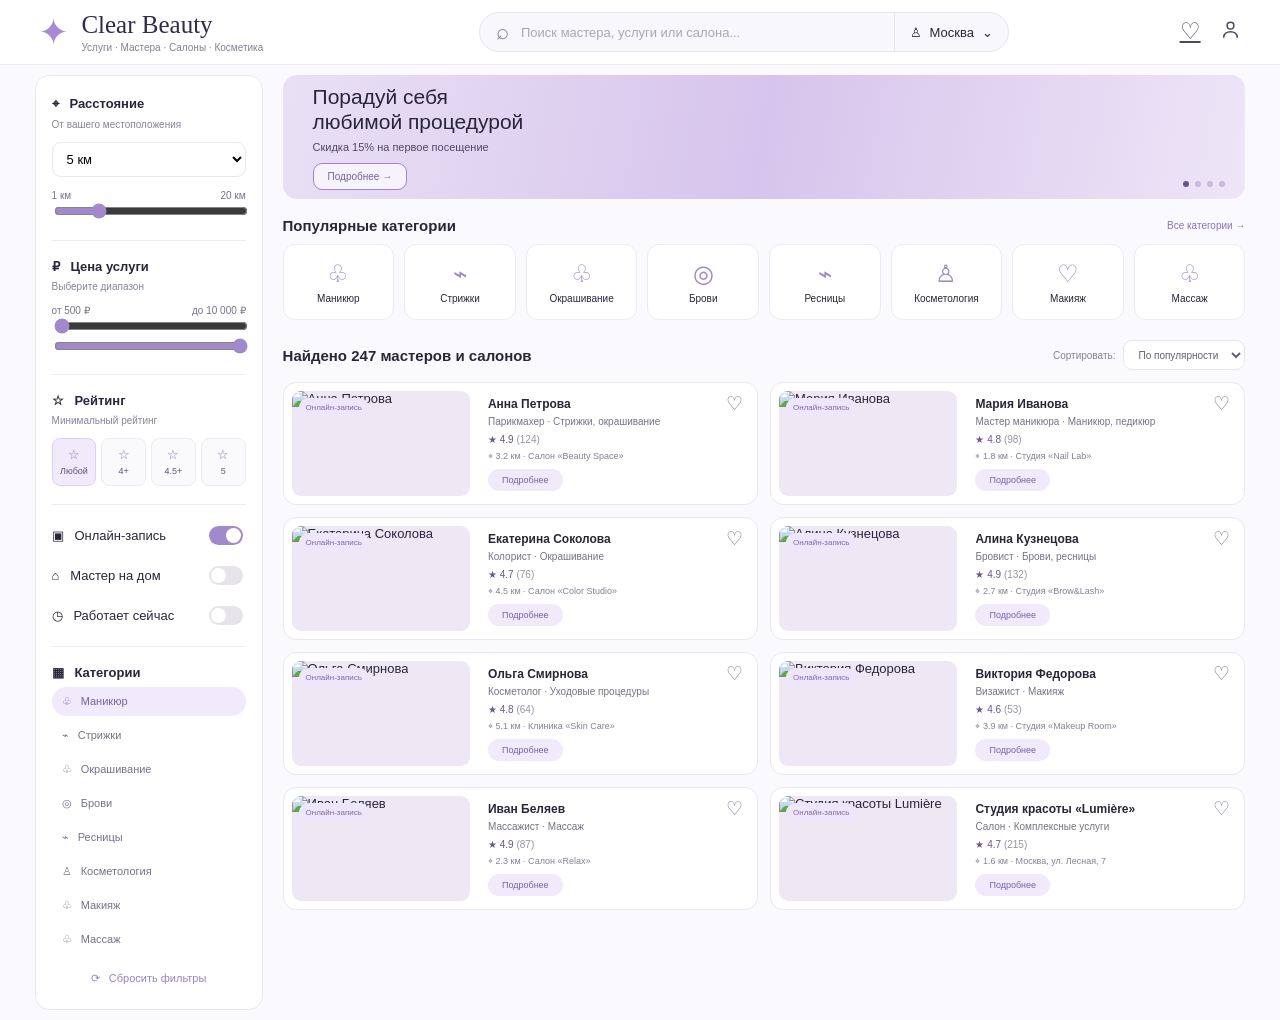
==== ClearBeautyAPI/wwwroot/frontend/index.html @ ede1f94a "фронтенд вношу изменения по фронденду, файл индекс и сиэсэс как без этого" ====
﻿
<!DOCTYPE html>
<html lang="ru">
<head>
    <meta charset="UTF-8">
    <meta name="viewport" content="width=device-width, initial-scale=1.0">
    <title>Clear Beauty — поиск мастеров</title>
    <link rel="stylesheet" href="css/style_beauty.css">
</head>
<body>

    <!-- ШАПКА -->
    <header class="header">
        <div class="logo">
            <div class="logo-star">✦</div>
            <div class="logo-text">
                <h1>Clear Beauty</h1>
                <p>Услуги · Мастера · Салоны · Косметика</p>
            </div>
        </div>

        <div class="header-search">
            <span class="search-icon">⌕</span>
            <input type="text" placeholder="Поиск мастера, услуги или салона...">
            <div class="location">
                <span>♙</span>
                Москва
                <span>⌄</span>
            </div>
        </div>

       
<div class="header-actions">
    <a href="favorites_beauty.html" class="icon-button" aria-label="Избранное" title="Избранное">
        ♡
    </a>

    <a href="profile_beauty.html" class="icon-button profile-icon" aria-label="Профиль" title="Профиль">
        <svg viewBox="0 0 24 24" width="23" height="23" fill="none"
             stroke="currentColor" stroke-width="1.6"
             stroke-linecap="round" stroke-linejoin="round">
            <circle cx="12" cy="8" r="3.5"></circle>
            <path d="M5 20c0-3.5 3.1-5.7 7-5.7s7 2.2 7 5.7"></path>
        </svg>
    </a>
</div>

    </header>

    <!-- ОСНОВНОЙ КОНТЕНТ -->
    <main class="layout">

        <!-- БОКОВЫЕ ФИЛЬТРЫ -->
        <aside class="filters">

            <div class="filter-block">
                <h3>⌖ &nbsp; Расстояние</h3>
                <p class="filter-description">От вашего местоположения</p>

                <select>
                    <option>5 км</option>
                    <option>1 км</option>
                    <option>3 км</option>
                    <option>10 км</option>
                    <option>20 км</option>
                </select>

                <div class="range-labels">
                    <span>1 км</span>
                    <span>20 км</span>
                </div>

                <input type="range" min="1" max="20" value="5">
            </div>

            <div class="filter-block">
                <h3>₽ &nbsp; Цена услуги</h3>
                <p class="filter-description">Выберите диапазон</p>

                <div class="range-labels">
                    <span>от 500 ₽</span>
                    <span>до 10 000 ₽</span>
                </div>

                <div class="double-range">
                    <input type="range" min="500" max="10000" value="500">
                    <input type="range" min="500" max="10000" value="10000">
                </div>
            </div>

            <div class="filter-block">
                <h3>☆ &nbsp; Рейтинг</h3>
                <p class="filter-description">Минимальный рейтинг</p>

                <div class="rating-filters">
                    <button class="rating-option selected">☆<br><small>Любой</small></button>
                    <button class="rating-option">☆<br><small>4+</small></button>
                    <button class="rating-option">☆<br><small>4.5+</small></button>
                    <button class="rating-option">☆<br><small>5</small></button>
                </div>
            </div>

            <div class="filter-block toggle-block">
                <div class="toggle-row">
                    <span>▣ &nbsp; Онлайн-запись</span>
                    <input type="checkbox" checked>
                </div>

                <div class="toggle-row">
                    <span>⌂ &nbsp; Мастер на дом</span>
                    <input type="checkbox">
                </div>

                <div class="toggle-row">
                    <span>◷ &nbsp; Работает сейчас</span>
                    <input type="checkbox">
                </div>
            </div>

            <div class="filter-block categories-filter">
                <h3>▦ &nbsp; Категории</h3>

                <div class="category-filter-list">
                    <button class="category-filter-item active">♧ &nbsp; Маникюр</button>
                    <button class="category-filter-item">⌁ &nbsp; Стрижки</button>
                    <button class="category-filter-item">♧ &nbsp; Окрашивание</button>
                    <button class="category-filter-item">◎ &nbsp; Брови</button>
                    <button class="category-filter-item">⌁ &nbsp; Ресницы</button>
                    <button class="category-filter-item">♙ &nbsp; Косметология</button>
                    <button class="category-filter-item">♧ &nbsp; Макияж</button>
                    <button class="category-filter-item">♧ &nbsp; Массаж</button>
                </div>
            </div>

            <button class="reset-filters">⟳ &nbsp; Сбросить фильтры</button>

        </aside>

        <!-- ПРАВАЯ ЧАСТЬ -->
        <div class="content">

            <!-- БАННЕР -->
            <section class="banner">
                <div class="banner-content">
                    <h2>Порадуй себя<br>любимой процедурой</h2>
                    <p>Скидка 15% на первое посещение</p>
                    <button class="banner-button">Подробнее →</button>
                </div>
                <div class="banner-image"></div>
                <div class="banner-dots">
                    <span class="active"></span>
                    <span></span>
                    <span></span>
                    <span></span>
                </div>
            </section>

            <!-- КАТЕГОРИИ -->
            <section class="popular-categories">
                <div class="section-heading">
                    <h2>Популярные категории</h2>
                    <a href="#">Все категории →</a>
                </div>

                <div class="category-grid">
                    <div class="category-card">
                        <div class="category-icon">♧</div>
                        <p>Маникюр</p>
                    </div>

                    <div class="category-card">
                        <div class="category-icon">⌁</div>
                        <p>Стрижки</p>
                    </div>

                    <div class="category-card">
                        <div class="category-icon">♧</div>
                        <p>Окрашивание</p>
                    </div>

                    <div class="category-card">
                        <div class="category-icon">◎</div>
                        <p>Брови</p>
                    </div>

                    <div class="category-card">
                        <div class="category-icon">⌁</div>
                        <p>Ресницы</p>
                    </div>

                    <div class="category-card">
                        <div class="category-icon">♙</div>
                        <p>Косметология</p>
                    </div>

                    <div class="category-card">
                        <div class="category-icon">♡</div>
                        <p>Макияж</p>
                    </div>

                    <div class="category-card">
                        <div class="category-icon">♧</div>
                        <p>Массаж</p>
                    </div>
                </div>
            </section>

            <!-- СПИСОК МАСТЕРОВ -->
            <section class="masters-section">

                <div class="masters-heading">
                    <h2>Найдено 247 мастеров и салонов</h2>

                    <div class="sorting">
                        <span>Сортировать:</span>
                        <select>
                            <option>По популярности</option>
                            <option>По рейтингу</option>
                            <option>По цене</option>
                            <option>По расстоянию</option>
                        </select>
                    </div>
                </div>

                <div class="masters-grid">

                    <!-- КАРТОЧКА 1 -->
                    <article class="master-card">
                        <div class="master-photo">
                            <img src="https://images.unsplash.com/photo-1534528741775-53994a69daeb?auto=format&fit=crop&w=500&q=80" alt="Анна Петрова">
                            <span class="online-badge">Онлайн-запись</span>
                        </div>

                        <div class="master-info">
                            <button class="favorite">♡</button>
                            <h3>Анна Петрова</h3>
                            <p class="master-specialty">Парикмахер · Стрижки, окрашивание</p>
                            <p class="master-rating">★ 4.9 <span>(124)</span></p>
                            <p class="master-location">⌖ 3.2 км · Салон «Beauty Space»</p>
                            <button class="details-button">Подробнее</button>
                        </div>
                    </article>

                    <!-- КАРТОЧКА 2 -->
                    <article class="master-card">
                        <div class="master-photo">
                            <img src="https://images.unsplash.com/photo-1517841905240-472988babdf9?auto=format&fit=crop&w=500&q=80" alt="Мария Иванова">
                            <span class="online-badge">Онлайн-запись</span>
                        </div>

                        <div class="master-info">
                            <button class="favorite">♡</button>
                            <h3>Мария Иванова</h3>
                            <p class="master-specialty">Мастер маникюра · Маникюр, педикюр</p>
                            <p class="master-rating">★ 4.8 <span>(98)</span></p>
                            <p class="master-location">⌖ 1.8 км · Студия «Nail Lab»</p>
                            <button class="details-button">Подробнее</button>
                        </div>
                    </article>

                    <!-- КАРТОЧКА 3 -->
                    <article class="master-card">
                        <div class="master-photo">
                            <img src="https://images.unsplash.com/photo-1524504388940-b1c1722653e1?auto=format&fit=crop&w=500&q=80" alt="Екатерина Соколова">
                            <span class="online-badge">Онлайн-запись</span>
                        </div>

                        <div class="master-info">
                            <button class="favorite">♡</button>
                            <h3>Екатерина Соколова</h3>
                            <p class="master-specialty">Колорист · Окрашивание</p>
                            <p class="master-rating">★ 4.7 <span>(76)</span></p>
                            <p class="master-location">⌖ 4.5 км · Салон «Color Studio»</p>
                            <button class="details-button">Подробнее</button>
                        </div>
                    </article>

                    <!-- КАРТОЧКА 4 -->
                    <article class="master-card">
                        <div class="master-photo">
                            <img src="https://images.unsplash.com/photo-1506794778202-cad84cf45f1d?auto=format&fit=crop&w=500&q=80" alt="Алина Кузнецова">
                            <span class="online-badge">Онлайн-запись</span>
                        </div>

                        <div class="master-info">
                            <button class="favorite">♡</button>
                            <h3>Алина Кузнецова</h3>
                            <p class="master-specialty">Бровист · Брови, ресницы</p>
                            <p class="master-rating">★ 4.9 <span>(132)</span></p>
                            <p class="master-location">⌖ 2.7 км · Студия «Brow&Lash»</p>
                            <button class="details-button">Подробнее</button>
                        </div>
                    </article>

                    <!-- КАРТОЧКА 5 -->
                    <article class="master-card">
                        <div class="master-photo">
                            <img src="https://images.unsplash.com/photo-1552699611-e2c4e0b2c3f0?auto=format&fit=crop&w=500&q=80" alt="Ольга Смирнова">
                            <span class="online-badge">Онлайн-запись</span>
                        </div>

                        <div class="master-info">
                            <button class="favorite">♡</button>
                            <h3>Ольга Смирнова</h3>
                            <p class="master-specialty">Косметолог · Уходовые процедуры</p>
                            <p class="master-rating">★ 4.8 <span>(64)</span></p>
                            <p class="master-location">⌖ 5.1 км · Клиника «Skin Care»</p>
                            <button class="details-button">Подробнее</button>
                        </div>
                    </article>

                    <!-- КАРТОЧКА 6 -->
                    <article class="master-card">
                        <div class="master-photo">
                            <img src="https://images.unsplash.com/photo-1529139574466-a303027c1d8b?auto=format&fit=crop&w=500&q=80" alt="Виктория Федорова">
                            <span class="online-badge">Онлайн-запись</span>
                        </div>

                        <div class="master-info">
                            <button class="favorite">♡</button>
                            <h3>Виктория Федорова</h3>
                            <p class="master-specialty">Визажист · Макияж</p>
                            <p class="master-rating">★ 4.6 <span>(53)</span></p>
                            <p class="master-location">⌖ 3.9 км · Студия «Makeup Room»</p>
                            <button class="details-button">Подробнее</button>
                        </div>
                    </article>

                    <!-- КАРТОЧКА 7 -->
                    <article class="master-card">
                        <div class="master-photo">
                            <img src="https://images.unsplash.com/photo-1519823551278-64ac92734fb1?auto=format&fit=crop&w=500&q=80" alt="Иван Беляев">
                            <span class="online-badge">Онлайн-запись</span>
                        </div>

                        <div class="master-info">
                            <button class="favorite">♡</button>
                            <h3>Иван Беляев</h3>
                            <p class="master-specialty">Массажист · Массаж</p>
                            <p class="master-rating">★ 4.9 <span>(87)</span></p>
                            <p class="master-location">⌖ 2.3 км · Салон «Relax»</p>
                            <button class="details-button">Подробнее</button>
                        </div>
                    </article>

                    <!-- КАРТОЧКА 8 -->
                    <article class="master-card">
                        <div class="master-photo salon-photo">
                            <img src="https://images.unsplash.com/photo-1600948836103-54d8a7d9b6f1?auto=format&fit=crop&w=500&q=80" alt="Студия красоты Lumière">
                            <span class="online-badge">Онлайн-запись</span>
                        </div>

                        <div class="master-info">
                            <button class="favorite">♡</button>
                            <h3>Студия красоты «Lumière»</h3>
                            <p class="master-specialty">Салон · Комплексные услуги</p>
                            <p class="master-rating">★ 4.7 <span>(215)</span></p>
                            <p class="master-location">⌖ 1.6 км · Москва, ул. Лесная, 7</p>
                            <button class="details-button">Подробнее</button>
                        </div>
                    </article>

                </div>
            </section>

        </div>
    </main>

</body>
</html>
---- ClearBeautyAPI/wwwroot/frontend/css/style_beauty.css ----
/* =========================
   ОСНОВНЫЕ НАСТРОЙКИ
========================= */

* {
    box-sizing: border-box;
}

body {
    margin: 0;
    font-family: Arial, Helvetica, sans-serif;
    background: #faf9fd;
    color: #29263a;
    font-size: 13px;
}

button,
input,
select {
    font: inherit;
}

button {
    cursor: pointer;
}

:root {
    --purple: #8970b8;
    --purple-dark: #71569f;
    --purple-light: #f0eafb;
    --border: #e9e6f0;
    --text: #29263a;
    --muted: #88849b;
    --white: #ffffff;
}


/* =========================
   ШАПКА
========================= */

.header {
    height: 65px;
    background: #ffffff;
    border-bottom: 1px solid #eeebf3;
    display: flex;
    align-items: center;
    justify-content: space-between;
    padding: 0 3%;
    gap: 30px;
}

.logo {
    display: flex;
    align-items: center;
    gap: 12px;
    min-width: 270px;
}

.logo-star {
    color: #a68ad6;
    font-size: 37px;
}

.logo-text h1 {
    font-family: Georgia, serif;
    font-size: 25px;
    font-weight: 400;
    margin: 0;
    color: #302b48;
}

.logo-text p {
    font-size: 10px;
    color: #858095;
    margin: 3px 0 0;
}

.header-search {
    display: flex;
    align-items: center;
    height: 40px;
    border: 1px solid #e8e5ef;
    background: #f8f7fb;
    border-radius: 30px;
    flex: 1;
    max-width: 530px;
    overflow: hidden;
}

.search-icon {
    padding-left: 16px;
    font-size: 22px;
    color: #827b9b;
}

.header-search input {
    flex: 1;
    width: 100px;
    border: none;
    outline: none;
    background: transparent;
    padding: 0 12px;
}

.header-search input::placeholder {
    color: #aaa6b7;
}

.location {
    display: flex;
    align-items: center;
    gap: 8px;
    border-left: 1px solid #e8e5ef;
    height: 100%;
    padding: 0 15px;
    white-space: nowrap;
}

.header-actions {
    display: flex;
    gap: 18px;
}

.icon-button {
    background: none;
    border: none;
    font-size: 23px;
    color: #4d4861;
}


/* =========================
   ОБЩАЯ СЕТКА
========================= */

.layout {
    display: grid;
    grid-template-columns: 228px minmax(0, 1fr);
    gap: 20px;
    max-width: 1600px;
    margin: 10px auto;
    padding: 0 2.7%;
}

.content {
    min-width: 0;
}


/* =========================
   ФИЛЬТРЫ
========================= */

.filters {
    background: #ffffff;
    border: 1px solid var(--border);
    border-radius: 14px;
    padding: 16px;
    align-self: start;
}

.filter-block {
    padding: 4px 0 18px;
    border-bottom: 1px solid #eeeaf3;
    margin-bottom: 14px;
}

.filter-block h3 {
    font-size: 13px;
    font-weight: 600;
    margin: 0 0 7px;
}

.filter-description {
    color: var(--muted);
    font-size: 10px;
    margin: 0 0 12px;
}

.filters select {
    width: 100%;
    height: 35px;
    border: 1px solid var(--border);
    background: #fff;
    border-radius: 9px;
    padding: 0 10px;
    outline: none;
}

.range-labels {
    display: flex;
    justify-content: space-between;
    color: #77738b;
    font-size: 10px;
    margin-top: 13px;
}

input[type="range"] {
    width: 100%;
    accent-color: #a18acb;
}

.double-range {
    display: flex;
    flex-direction: column;
    gap: 0;
}

.rating-filters {
    display: grid;
    grid-template-columns: repeat(4, 1fr);
    gap: 5px;
}

.rating-option {
    background: #faf9fc;
    border: 1px solid #eeeaf3;
    border-radius: 8px;
    padding: 8px 2px;
    color: #8274a8;
}

.rating-option.selected {
    background: #f0eafb;
    border-color: #ded2f3;
}

.rating-option small {
    font-size: 9px;
    color: #5f5877;
}

.toggle-block {
    display: flex;
    flex-direction: column;
    gap: 15px;
}

.toggle-row {
    display: flex;
    justify-content: space-between;
    align-items: center;
}

.toggle-row input {
    appearance: none;
    width: 34px;
    height: 19px;
    background: #e6e3eb;
    border-radius: 20px;
    position: relative;
    cursor: pointer;
    transition: 0.2s;
}

.toggle-row input::before {
    content: "";
    position: absolute;
    height: 15px;
    width: 15px;
    left: 2px;
    top: 2px;
    border-radius: 50%;
    background: white;
    transition: 0.2s;
}

.toggle-row input:checked {
    background: #a18acb;
}

.toggle-row input:checked::before {
    transform: translateX(15px);
}

.categories-filter {
    border-bottom: none;
    padding-bottom: 0;
    margin-bottom: 10px;
}

.category-filter-list {
    display: flex;
    flex-direction: column;
    gap: 5px;
}

.category-filter-item {
    border: none;
    background: transparent;
    text-align: left;
    padding: 8px 10px;
    border-radius: 20px;
    color: #77718b;
    font-size: 11px;
}

.category-filter-item:hover,
.category-filter-item.active {
    background: #f0eafb;
    color: #7861a6;
}

.reset-filters {
    display: block;
    width: 100%;
    background: none;
    border: none;
    color: #9584bd;
    font-size: 11px;
    padding: 8px;
}


/* =========================
   БАННЕР
========================= */

.banner {
    position: relative;
    height: 124px;
    overflow: hidden;
    border-radius: 14px;
    background: linear-gradient(100deg, #e9e0f5, #d7c4ec, #eee5f7);
    display: flex;
    align-items: center;
}

.banner-content {
    position: relative;
    z-index: 2;
    padding: 22px 30px;
}

.banner-content h2 {
    font-size: 21px;
    font-weight: 500;
    line-height: 1.2;
    margin: 0 0 7px;
}

.banner-content p {
    font-size: 11px;
    margin: 0 0 10px;
    color: #514765;
}

.banner-button {
    border: 1px solid #9e87c8;
    border-radius: 9px;
    background: #f7f3fc;
    color: #75619d;
    padding: 7px 14px;
    font-size: 10px;
}

.banner-image {
    position: absolute;
    right: 0;
    top: 0;
    width: 48%;
    height: 100%;
    background-image: url("https://images.unsplash.com/photo-1524504388940-b1c1722653e1?auto=format&fit=crop&w=900&q=80");
    background-size: cover;
    background-position: center 35%;
    mask-image: linear-gradient(to right, transparent, black 25%);
}

.banner-dots {
    position: absolute;
    right: 20px;
    bottom: 12px;
    display: flex;
    gap: 6px;
    z-index: 3;
}

.banner-dots span {
    width: 6px;
    height: 6px;
    border-radius: 50%;
    background: #c8b9dc;
}

.banner-dots span.active {
    background: #66548e;
}


/* =========================
   КАТЕГОРИИ
========================= */

.popular-categories {
    margin-top: 18px;
}

.section-heading {
    display: flex;
    justify-content: space-between;
    align-items: center;
    margin-bottom: 10px;
}

.section-heading h2 {
    font-size: 15px;
    margin: 0;
}

.section-heading a {
    text-decoration: none;
    color: #8876ae;
    font-size: 10px;
}

.category-grid {
    display: grid;
    grid-template-columns: repeat(8, minmax(0, 1fr));
    gap: 10px;
}

.category-card {
    background: #ffffff;
    border: 1px solid #eeeaf4;
    border-radius: 12px;
    min-height: 76px;
    display: flex;
    flex-direction: column;
    align-items: center;
    justify-content: center;
    gap: 5px;
    transition: 0.2s;
}

.category-card:hover {
    background: #f4effb;
    border-color: #d9c9ed;
    transform: translateY(-2px);
}

.category-icon {
    font-size: 24px;
    color: #9b86c7;
}

.category-card p {
    font-size: 10px;
    margin: 0;
}


/* =========================
   МАСТЕРА
========================= */

.masters-section {
    margin-top: 20px;
}

.masters-heading {
    display: flex;
    justify-content: space-between;
    align-items: center;
    gap: 15px;
    margin-bottom: 12px;
}

.masters-heading h2 {
    font-size: 15px;
    margin: 0;
}

.sorting {
    display: flex;
    align-items: center;
    gap: 8px;
    color: #858095;
    font-size: 10px;
}

.sorting select {
    width: auto;
    min-width: 120px;
    border: 1px solid #e9e5f0;
    background: #ffffff;
    border-radius: 9px;
    height: 30px;
    padding: 0 10px;
    color: #625d76;
}


/* СЕТКА КАРТОЧЕК */

.masters-grid {
    display: grid;
    grid-template-columns: repeat(2, minmax(0, 1fr));
    gap: 12px;
}


/* КАРТОЧКА */

.master-card {
    min-width: 0;
    display: flex;
    align-items: center;
    gap: 14px;
    background: #ffffff;
    border: 1px solid #eae7f0;
    border-radius: 13px;
    padding: 8px;
    min-height: 120px;
    transition: 0.2s;
}

.master-card:hover {
    border-color: #d6c6eb;
    box-shadow: 0 4px 15px rgba(119, 92, 158, 0.08);
}

.master-photo {
    position: relative;
    flex: 0 0 39%;
    height: 105px;
    overflow: hidden;
    border-radius: 9px;
    background: #eee8f5;
}

.master-photo img {
    width: 100%;
    height: 100%;
    object-fit: cover;
}

.online-badge {
    position: absolute;
    top: 7px;
    left: 7px;
    background: #eee6fb;
    color: #8067a9;
    padding: 5px 7px;
    border-radius: 15px;
    font-size: 8px;
    white-space: nowrap;
}

.master-info {
    position: relative;
    flex: 1;
    min-width: 0;
    padding: 4px 4px;
}

.master-info h3 {
    font-size: 12px;
    font-weight: 600;
    margin: 0 20px 5px 0;
}

.master-specialty {
    font-size: 10px;
    color: #777287;
    margin: 0 0 7px;
}

.master-rating {
    font-size: 10px;
    margin: 0 0 6px;
    color: #69578e;
}

.master-rating span {
    color: #9792a4;
}

.master-location {
    color: #858095;
    font-size: 9px;
    margin: 0 0 7px;
}

.favorite {
    position: absolute;
    top: 0;
    right: 0;
    border: none;
    background: none;
    color: #77718c;
    font-size: 19px;
    line-height: 1;
}

.details-button {
    border: none;
    background: #f0eafb;
    color: #7962a4;
    padding: 6px 14px;
    border-radius: 20px;
    font-size: 9px;
}

.details-button:hover {
    background: #e3d7f4;
}

.salon-photo img {
    object-position: center;
}


/* =========================
   АДАПТАЦИЯ
========================= */

@media (max-width: 1200px) {
    .layout {
        grid-template-columns: 210px minmax(0, 1fr);
        padding: 0 15px;
        gap: 15px;
    }

    .category-grid {
        grid-template-columns: repeat(4, 1fr);
    }

    .masters-grid {
        grid-template-columns: 1fr;
    }
}

@media (max-width: 800px) {
    .header {
        flex-wrap: wrap;
        height: auto;
        padding: 12px 15px;
        gap: 12px;
    }

    .logo {
        min-width: auto;
    }

    .header-search {
        order: 3;
        max-width: none;
        flex-basis: 100%;
    }

    .layout {
        grid-template-columns: 1fr;
    }

    .filters {
        display: none;
    }

    .banner {
        height: 150px;
    }

    .banner-content {
        padding: 15px;
    }

    .banner-content h2 {
        font-size: 18px;
    }

    .banner-image {
        width: 50%;
    }

    .category-grid {
        grid-template-columns: repeat(4, 1fr);
    }

    .masters-heading {
        flex-wrap: wrap;
    }
}

@media (max-width: 480px) {
    .masters-grid {
        grid-template-columns: 1fr;
    }

    .category-grid {
        grid-template-columns: repeat(2, 1fr);
    }

    .master-card {
        gap: 10px;
    }

    .master-photo {
        flex-basis: 38%;
    }

    .header-actions {
        gap: 5px;
    }

    .logo-text h1 {
        font-size: 21px;
    }

    .logo-text p {
        font-size: 8px;
    }

    .banner-image {
        opacity: 0.6;
    }
}
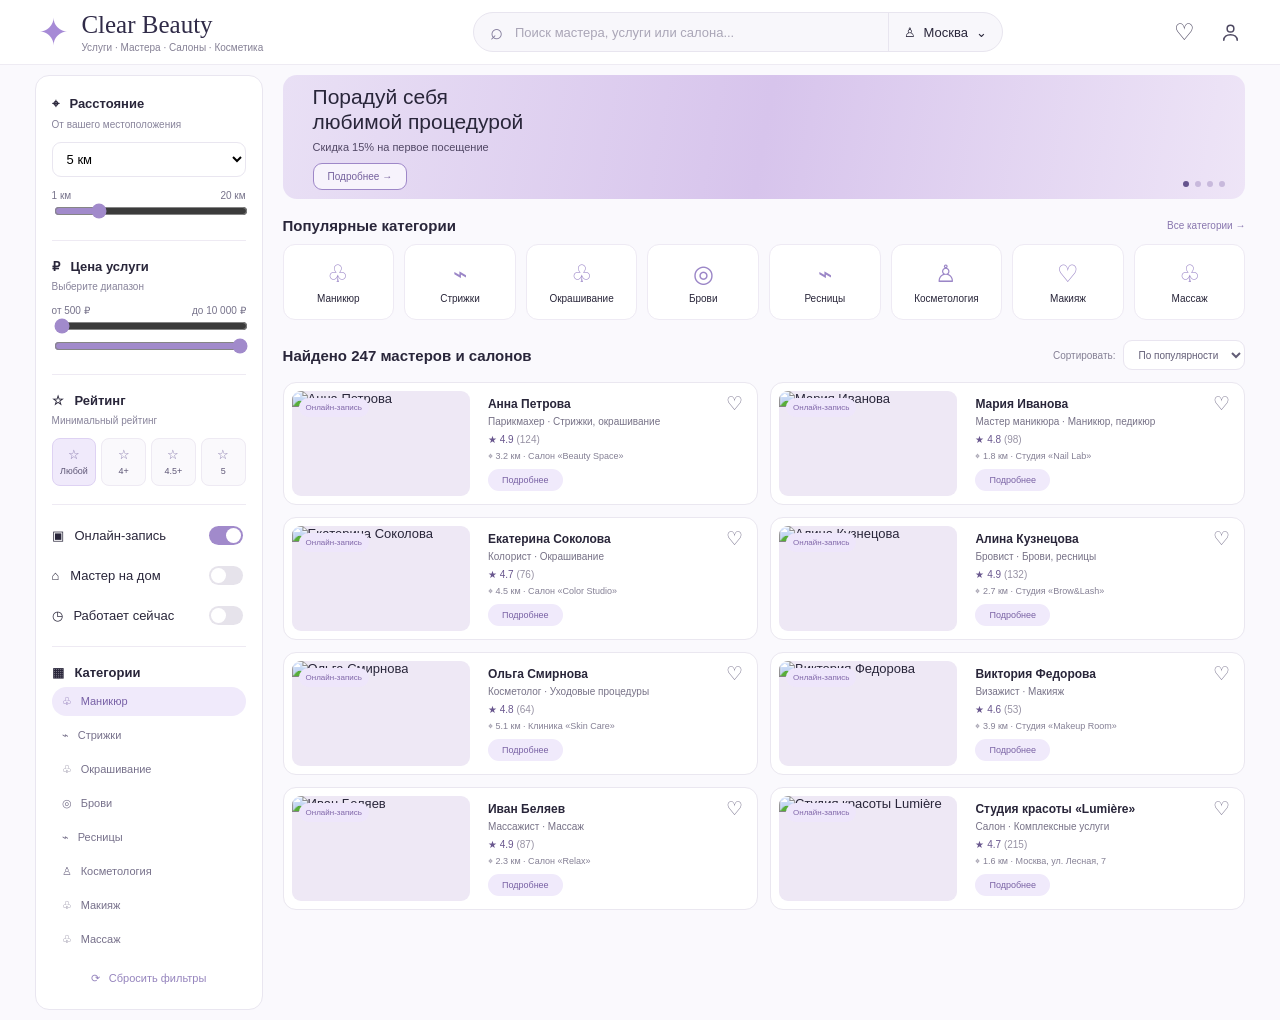
==== commit 1e53068f: "фронтенд вношу изменения по фронденду, файл индекс и сиэсэс как без этого" ====
--- a/ClearBeautyAPI/wwwroot/frontend/index.html
+++ b/ClearBeautyAPI/wwwroot/frontend/index.html
@@ -31,14 +31,26 @@
 
        
 <div class="header-actions">
-    <a href="favorites_beauty.html" class="icon-button" aria-label="Избранное" title="Избранное">
+    <!-- Избранное пока без перехода -->
+    <button class="icon-button" aria-label="Избранное" title="Избранное">
         ♡
-    </a>
-
-    <a href="profile_beauty.html" class="icon-button profile-icon" aria-label="Профиль" title="Профиль">
-        <svg viewBox="0 0 24 24" width="23" height="23" fill="none"
-             stroke="currentColor" stroke-width="1.6"
-             stroke-linecap="round" stroke-linejoin="round">
+    </button>
+
+    <!-- Переход в профиль -->
+    <a href="profile_beauty.html"
+       class="icon-button profile-icon"
+       aria-label="Профиль"
+       title="Профиль">
+
+        <svg viewBox="0 0 24 24"
+             width="23"
+             height="23"
+             fill="none"
+             stroke="currentColor"
+             stroke-width="1.6"
+             stroke-linecap="round"
+             stroke-linejoin="round">
+
             <circle cx="12" cy="8" r="3.5"></circle>
             <path d="M5 20c0-3.5 3.1-5.7 7-5.7s7 2.2 7 5.7"></path>
         </svg>
--- a/ClearBeautyAPI/wwwroot/frontend/css/style_beauty.css
+++ b/ClearBeautyAPI/wwwroot/frontend/css/style_beauty.css
@@ -716,3 +716,468 @@
         opacity: 0.6;
     }
 }
+
+/* ================================
+   СТРАНИЦА ЛИЧНОГО КАБИНЕТА
+================================ */
+
+.profile-logo {
+    text-decoration: none;
+    color: inherit;
+}
+
+.profile-icon {
+    display: flex;
+    align-items: center;
+    justify-content: center;
+    text-decoration: none;
+}
+
+.profile-icon:hover {
+    color: #9076bc;
+}
+
+.active-profile {
+    color: #9076bc;
+}
+
+
+/* Общая область профиля */
+
+.profile-page {
+    max-width: 1450px;
+    margin: 30px auto;
+    padding: 0 35px;
+}
+
+.profile-page-heading {
+    margin-bottom: 25px;
+}
+
+.profile-page-heading h2 {
+    font-size: 25px;
+    font-weight: 500;
+    margin: 0 0 8px;
+    color: #302b48;
+}
+
+.profile-page-heading p {
+    margin: 0;
+    color: #88849a;
+    font-size: 13px;
+}
+
+
+/* Расположение бокового меню и контента */
+
+.profile-layout {
+    display: grid;
+    grid-template-columns: 245px minmax(0, 1fr);
+    gap: 22px;
+    align-items: start;
+}
+
+
+/* БОКОВОЕ МЕНЮ */
+
+.profile-sidebar {
+    background: white;
+    border: 1px solid #eae6f0;
+    border-radius: 15px;
+    padding: 20px;
+}
+
+.profile-user-mini {
+    display: flex;
+    align-items: center;
+    gap: 12px;
+    padding-bottom: 20px;
+    border-bottom: 1px solid #eeeaf3;
+}
+
+.avatar {
+    width: 45px;
+    height: 45px;
+    border-radius: 50%;
+    background: #eee6f8;
+    display: flex;
+    align-items: center;
+    justify-content: center;
+    color: #876bb0;
+    font-size: 19px;
+}
+
+.profile-user-mini h3 {
+    margin: 0 0 5px;
+    font-size: 14px;
+}
+
+.profile-user-mini p {
+    margin: 0;
+    font-size: 10px;
+    color: #8e899e;
+}
+
+.profile-navigation {
+    display: flex;
+    flex-direction: column;
+    gap: 7px;
+    padding: 18px 0;
+}
+
+.profile-nav-item {
+    display: flex;
+    align-items: center;
+    gap: 11px;
+    padding: 12px;
+    border-radius: 10px;
+    text-decoration: none;
+    color: #6f6a82;
+    font-size: 12px;
+    transition: 0.2s;
+}
+
+.profile-nav-item span {
+    font-size: 17px;
+}
+
+.profile-nav-item:hover,
+.profile-nav-item.active {
+    background: #f0eafb;
+    color: #8167aa;
+}
+
+.back-to-site {
+    display: block;
+    border-top: 1px solid #eeeaf3;
+    padding-top: 17px;
+    text-decoration: none;
+    color: #8b78b3;
+    font-size: 11px;
+}
+
+
+/* ОСНОВНОЙ КОНТЕНТ */
+
+.profile-content {
+    display: flex;
+    flex-direction: column;
+    gap: 18px;
+    min-width: 0;
+}
+
+.profile-card {
+    background: white;
+    border: 1px solid #eae6f0;
+    border-radius: 15px;
+    padding: 22px;
+}
+
+.profile-card-heading {
+    display: flex;
+    justify-content: space-between;
+    align-items: center;
+    gap: 12px;
+    margin-bottom: 20px;
+}
+
+.profile-card-heading h3 {
+    margin: 0;
+    font-size: 15px;
+    font-weight: 600;
+}
+
+.edit-profile-button {
+    border: 1px solid #e2d8f0;
+    background: white;
+    color: #846ba9;
+    padding: 8px 15px;
+    border-radius: 9px;
+    font-size: 11px;
+}
+
+.edit-profile-button:hover {
+    background: #f3eefb;
+}
+
+
+/* ЛИЧНЫЕ ДАННЫЕ */
+
+.personal-info {
+    display: flex;
+    align-items: center;
+    gap: 17px;
+    margin-bottom: 23px;
+}
+
+.large-avatar {
+    width: 75px;
+    height: 75px;
+    border-radius: 50%;
+    background: linear-gradient(135deg, #e7dcf5, #cdb9e9);
+    display: flex;
+    align-items: center;
+    justify-content: center;
+    font-size: 29px;
+    color: #755c9b;
+}
+
+.personal-info-text h2 {
+    font-size: 20px;
+    font-weight: 500;
+    margin: 0 0 7px;
+}
+
+.personal-info-text p {
+    margin: 0;
+    font-size: 12px;
+    color: #89849a;
+}
+
+.profile-fields {
+    display: grid;
+    grid-template-columns: repeat(2, 1fr);
+    gap: 13px;
+}
+
+.profile-field {
+    display: flex;
+    flex-direction: column;
+    gap: 7px;
+    background: #faf9fc;
+    padding: 13px;
+    border-radius: 10px;
+}
+
+.profile-field span {
+    color: #908a9f;
+    font-size: 10px;
+}
+
+.profile-field strong {
+    font-size: 12px;
+    font-weight: 500;
+    color: #39344c;
+}
+
+
+/* ЗАПИСЬ */
+
+.appointment-card {
+    display: flex;
+    align-items: center;
+    gap: 17px;
+    border: 1px solid #eee8f5;
+    background: #faf9fd;
+    border-radius: 12px;
+    padding: 15px;
+}
+
+.appointment-date {
+    width: 65px;
+    min-width: 65px;
+    height: 72px;
+    background: #eee7f8;
+    border-radius: 12px;
+    display: flex;
+    flex-direction: column;
+    align-items: center;
+    justify-content: center;
+    color: #8066a8;
+}
+
+.appointment-date span {
+    font-size: 10px;
+}
+
+.appointment-date strong {
+    font-size: 27px;
+    font-weight: 500;
+}
+
+.appointment-info {
+    flex: 1;
+}
+
+.appointment-info h4 {
+    margin: 0 0 8px;
+    font-size: 13px;
+}
+
+.appointment-info p {
+    margin: 0 0 5px;
+    color: #817b91;
+    font-size: 11px;
+}
+
+.appointment-status {
+    display: inline-block;
+    margin-top: 6px;
+    background: #e9f4ea;
+    color: #6c9a74;
+    padding: 6px 9px;
+    border-radius: 15px;
+    font-size: 9px;
+}
+
+.appointment-more {
+    background: #eee8f8;
+    border: none;
+    color: #8066a8;
+    border-radius: 9px;
+    padding: 10px 13px;
+    font-size: 10px;
+}
+
+
+/* ИЗБРАННЫЕ МАСТЕРА */
+
+.favorites-preview {
+    display: grid;
+    grid-template-columns: repeat(2, minmax(0, 1fr));
+    gap: 12px;
+}
+
+.favorite-master {
+    display: flex;
+    align-items: center;
+    gap: 11px;
+    background: #faf9fc;
+    border: 1px solid #eeeaf3;
+    border-radius: 11px;
+    padding: 10px;
+    min-width: 0;
+}
+
+.favorite-master img {
+    width: 58px;
+    height: 58px;
+    border-radius: 9px;
+    object-fit: cover;
+}
+
+.favorite-master div {
+    flex: 1;
+    min-width: 0;
+}
+
+.favorite-master h4 {
+    margin: 0 0 5px;
+    font-size: 11px;
+}
+
+.favorite-master p {
+    margin: 0 0 5px;
+    color: #888399;
+    font-size: 10px;
+}
+
+.favorite-master span {
+    color: #856eac;
+    font-size: 10px;
+}
+
+.favorite-heart {
+    background: transparent;
+    border: none;
+    color: #a38bc9;
+    font-size: 17px;
+}
+
+
+/* НАСТРОЙКИ */
+
+.settings-list {
+    display: flex;
+    flex-direction: column;
+}
+
+.settings-list a {
+    display: flex;
+    justify-content: space-between;
+    padding: 15px 0;
+    text-decoration: none;
+    color: #625d75;
+    font-size: 12px;
+    border-bottom: 1px solid #f0edf4;
+}
+
+.settings-list a:last-child {
+    border-bottom: none;
+}
+
+.settings-list a:hover {
+    color: #9175ba;
+}
+
+.text-link {
+    color: #8872b0;
+    text-decoration: none;
+    font-size: 11px;
+}
+
+
+/* АДАПТИВ ПРОФИЛЯ */
+
+@media (max-width: 900px) {
+    .profile-layout {
+        grid-template-columns: 1fr;
+    }
+
+    .profile-sidebar {
+        padding: 12px;
+    }
+
+    .profile-navigation {
+        flex-direction: row;
+        flex-wrap: wrap;
+    }
+
+    .profile-nav-item {
+        flex: 1;
+        justify-content: center;
+    }
+
+    .back-to-site {
+        margin-top: 5px;
+    }
+
+    .favorites-preview {
+        grid-template-columns: 1fr;
+    }
+}
+
+@media (max-width: 600px) {
+    .profile-page {
+        padding: 0 15px;
+        margin-top: 20px;
+    }
+
+    .profile-fields {
+        grid-template-columns: 1fr;
+    }
+
+    .appointment-card {
+        flex-wrap: wrap;
+    }
+
+    .appointment-more {
+        width: 100%;
+    }
+
+    .profile-card {
+        padding: 15px;
+    }
+
+    .profile-page-heading h2 {
+        font-size: 21px;
+    }
+
+    .profile-navigation {
+        flex-direction: column;
+    }
+
+    .profile-nav-item {
+        justify-content: flex-start;
+    }
+}
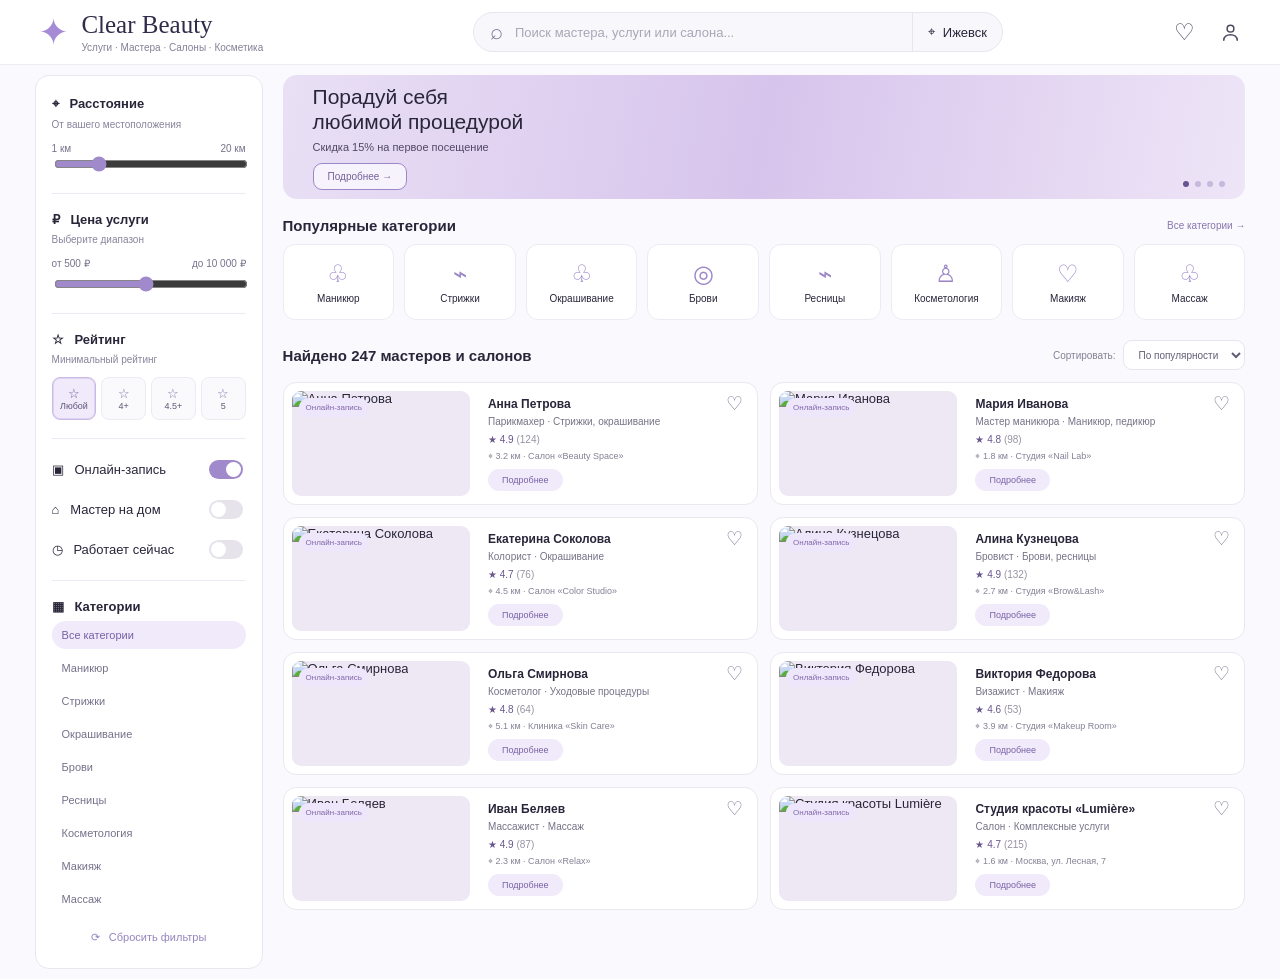
==== commit b95cbf07: "ну че хз че писать" ====
--- a/ClearBeautyAPI/wwwroot/frontend/index.html
+++ b/ClearBeautyAPI/wwwroot/frontend/index.html
@@ -1,382 +1,286 @@
 ﻿
 <!DOCTYPE html>
+
 <html lang="ru">
 <head>
-    <meta charset="UTF-8">
-    <meta name="viewport" content="width=device-width, initial-scale=1.0">
-    <title>Clear Beauty — поиск мастеров</title>
-    <link rel="stylesheet" href="css/style_beauty.css">
+<meta charset="utf-8"/>
+<meta content="width=device-width, initial-scale=1.0" name="viewport"/>
+<title>Clear Beauty — поиск мастеров</title>
+<link href="css/style_beauty.css" rel="stylesheet"/>
 </head>
 <body>
-
-    <!-- ШАПКА -->
-    <header class="header">
-        <div class="logo">
-            <div class="logo-star">✦</div>
-            <div class="logo-text">
-                <h1>Clear Beauty</h1>
-                <p>Услуги · Мастера · Салоны · Косметика</p>
-            </div>
-        </div>
-
-        <div class="header-search">
-            <span class="search-icon">⌕</span>
-            <input type="text" placeholder="Поиск мастера, услуги или салона...">
-            <div class="location">
-                <span>♙</span>
-                Москва
-                <span>⌄</span>
-            </div>
-        </div>
-
-       
+<!-- ШАПКА -->
+<header class="header">
+<div class="logo">
+<div class="logo-star">✦</div>
+<div class="logo-text">
+<h1>Clear Beauty</h1>
+<p>Услуги · Мастера · Салоны · Косметика</p>
+</div>
+</div>
+<div class="header-search">
+<span class="search-icon">⌕</span>
+<input placeholder="Поиск мастера, услуги или салона..." type="text"/>
+<div class="location"><span>⌖</span> Ижевск</div>
+</div>
 <div class="header-actions">
-    <!-- Избранное пока без перехода -->
-    <button class="icon-button" aria-label="Избранное" title="Избранное">
+<!-- Избранное пока без перехода -->
+<button aria-label="Избранное" class="icon-button" title="Избранное">
         ♡
     </button>
+<!-- Переход в профиль -->
+<a aria-label="Профиль" class="icon-button profile-icon" href="profile_beauty.html" title="Профиль">
+<svg fill="none" height="23" stroke="currentColor" stroke-linecap="round" stroke-linejoin="round" stroke-width="1.6" viewbox="0 0 24 24" width="23">
+<circle cx="12" cy="8" r="3.5"></circle>
+<path d="M5 20c0-3.5 3.1-5.7 7-5.7s7 2.2 7 5.7"></path>
+</svg>
+</a>
+</div>
+</header>
+<!-- ОСНОВНОЙ КОНТЕНТ -->
+<main class="layout">
+<!-- БОКОВЫЕ ФИЛЬТРЫ -->
+<aside class="filters">
+<div class="filter-block">
+<h3>⌖   Расстояние</h3>
+<p class="filter-description">От вашего местоположения</p>
 
-    <!-- Переход в профиль -->
-    <a href="profile_beauty.html"
-       class="icon-button profile-icon"
-       aria-label="Профиль"
-       title="Профиль">
-
-        <svg viewBox="0 0 24 24"
-             width="23"
-             height="23"
-             fill="none"
-             stroke="currentColor"
-             stroke-width="1.6"
-             stroke-linecap="round"
-             stroke-linejoin="round">
-
-            <circle cx="12" cy="8" r="3.5"></circle>
-            <path d="M5 20c0-3.5 3.1-5.7 7-5.7s7 2.2 7 5.7"></path>
-        </svg>
-    </a>
-</div>
-
-    </header>
-
-    <!-- ОСНОВНОЙ КОНТЕНТ -->
-    <main class="layout">
-
-        <!-- БОКОВЫЕ ФИЛЬТРЫ -->
-        <aside class="filters">
-
-            <div class="filter-block">
-                <h3>⌖ &nbsp; Расстояние</h3>
-                <p class="filter-description">От вашего местоположения</p>
-
-                <select>
-                    <option>5 км</option>
-                    <option>1 км</option>
-                    <option>3 км</option>
-                    <option>10 км</option>
-                    <option>20 км</option>
-                </select>
-
-                <div class="range-labels">
-                    <span>1 км</span>
-                    <span>20 км</span>
-                </div>
-
-                <input type="range" min="1" max="20" value="5">
-            </div>
-
-            <div class="filter-block">
-                <h3>₽ &nbsp; Цена услуги</h3>
-                <p class="filter-description">Выберите диапазон</p>
-
-                <div class="range-labels">
-                    <span>от 500 ₽</span>
-                    <span>до 10 000 ₽</span>
-                </div>
-
-                <div class="double-range">
-                    <input type="range" min="500" max="10000" value="500">
-                    <input type="range" min="500" max="10000" value="10000">
-                </div>
-            </div>
-
-            <div class="filter-block">
-                <h3>☆ &nbsp; Рейтинг</h3>
-                <p class="filter-description">Минимальный рейтинг</p>
-
-                <div class="rating-filters">
-                    <button class="rating-option selected">☆<br><small>Любой</small></button>
-                    <button class="rating-option">☆<br><small>4+</small></button>
-                    <button class="rating-option">☆<br><small>4.5+</small></button>
-                    <button class="rating-option">☆<br><small>5</small></button>
-                </div>
-            </div>
-
-            <div class="filter-block toggle-block">
-                <div class="toggle-row">
-                    <span>▣ &nbsp; Онлайн-запись</span>
-                    <input type="checkbox" checked>
-                </div>
-
-                <div class="toggle-row">
-                    <span>⌂ &nbsp; Мастер на дом</span>
-                    <input type="checkbox">
-                </div>
-
-                <div class="toggle-row">
-                    <span>◷ &nbsp; Работает сейчас</span>
-                    <input type="checkbox">
-                </div>
-            </div>
-
-            <div class="filter-block categories-filter">
-                <h3>▦ &nbsp; Категории</h3>
-
-                <div class="category-filter-list">
-                    <button class="category-filter-item active">♧ &nbsp; Маникюр</button>
-                    <button class="category-filter-item">⌁ &nbsp; Стрижки</button>
-                    <button class="category-filter-item">♧ &nbsp; Окрашивание</button>
-                    <button class="category-filter-item">◎ &nbsp; Брови</button>
-                    <button class="category-filter-item">⌁ &nbsp; Ресницы</button>
-                    <button class="category-filter-item">♙ &nbsp; Косметология</button>
-                    <button class="category-filter-item">♧ &nbsp; Макияж</button>
-                    <button class="category-filter-item">♧ &nbsp; Массаж</button>
-                </div>
-            </div>
-
-            <button class="reset-filters">⟳ &nbsp; Сбросить фильтры</button>
-
-        </aside>
-
-        <!-- ПРАВАЯ ЧАСТЬ -->
-        <div class="content">
-
-            <!-- БАННЕР -->
-            <section class="banner">
-                <div class="banner-content">
-                    <h2>Порадуй себя<br>любимой процедурой</h2>
-                    <p>Скидка 15% на первое посещение</p>
-                    <button class="banner-button">Подробнее →</button>
-                </div>
-                <div class="banner-image"></div>
-                <div class="banner-dots">
-                    <span class="active"></span>
-                    <span></span>
-                    <span></span>
-                    <span></span>
-                </div>
-            </section>
-
-            <!-- КАТЕГОРИИ -->
-            <section class="popular-categories">
-                <div class="section-heading">
-                    <h2>Популярные категории</h2>
-                    <a href="#">Все категории →</a>
-                </div>
-
-                <div class="category-grid">
-                    <div class="category-card">
-                        <div class="category-icon">♧</div>
-                        <p>Маникюр</p>
-                    </div>
-
-                    <div class="category-card">
-                        <div class="category-icon">⌁</div>
-                        <p>Стрижки</p>
-                    </div>
-
-                    <div class="category-card">
-                        <div class="category-icon">♧</div>
-                        <p>Окрашивание</p>
-                    </div>
-
-                    <div class="category-card">
-                        <div class="category-icon">◎</div>
-                        <p>Брови</p>
-                    </div>
-
-                    <div class="category-card">
-                        <div class="category-icon">⌁</div>
-                        <p>Ресницы</p>
-                    </div>
-
-                    <div class="category-card">
-                        <div class="category-icon">♙</div>
-                        <p>Косметология</p>
-                    </div>
-
-                    <div class="category-card">
-                        <div class="category-icon">♡</div>
-                        <p>Макияж</p>
-                    </div>
-
-                    <div class="category-card">
-                        <div class="category-icon">♧</div>
-                        <p>Массаж</p>
-                    </div>
-                </div>
-            </section>
-
-            <!-- СПИСОК МАСТЕРОВ -->
-            <section class="masters-section">
-
-                <div class="masters-heading">
-                    <h2>Найдено 247 мастеров и салонов</h2>
-
-                    <div class="sorting">
-                        <span>Сортировать:</span>
-                        <select>
-                            <option>По популярности</option>
-                            <option>По рейтингу</option>
-                            <option>По цене</option>
-                            <option>По расстоянию</option>
-                        </select>
-                    </div>
-                </div>
-
-                <div class="masters-grid">
-
-                    <!-- КАРТОЧКА 1 -->
-                    <article class="master-card">
-                        <div class="master-photo">
-                            <img src="https://images.unsplash.com/photo-1534528741775-53994a69daeb?auto=format&fit=crop&w=500&q=80" alt="Анна Петрова">
-                            <span class="online-badge">Онлайн-запись</span>
-                        </div>
-
-                        <div class="master-info">
-                            <button class="favorite">♡</button>
-                            <h3>Анна Петрова</h3>
-                            <p class="master-specialty">Парикмахер · Стрижки, окрашивание</p>
-                            <p class="master-rating">★ 4.9 <span>(124)</span></p>
-                            <p class="master-location">⌖ 3.2 км · Салон «Beauty Space»</p>
-                            <button class="details-button">Подробнее</button>
-                        </div>
-                    </article>
-
-                    <!-- КАРТОЧКА 2 -->
-                    <article class="master-card">
-                        <div class="master-photo">
-                            <img src="https://images.unsplash.com/photo-1517841905240-472988babdf9?auto=format&fit=crop&w=500&q=80" alt="Мария Иванова">
-                            <span class="online-badge">Онлайн-запись</span>
-                        </div>
-
-                        <div class="master-info">
-                            <button class="favorite">♡</button>
-                            <h3>Мария Иванова</h3>
-                            <p class="master-specialty">Мастер маникюра · Маникюр, педикюр</p>
-                            <p class="master-rating">★ 4.8 <span>(98)</span></p>
-                            <p class="master-location">⌖ 1.8 км · Студия «Nail Lab»</p>
-                            <button class="details-button">Подробнее</button>
-                        </div>
-                    </article>
-
-                    <!-- КАРТОЧКА 3 -->
-                    <article class="master-card">
-                        <div class="master-photo">
-                            <img src="https://images.unsplash.com/photo-1524504388940-b1c1722653e1?auto=format&fit=crop&w=500&q=80" alt="Екатерина Соколова">
-                            <span class="online-badge">Онлайн-запись</span>
-                        </div>
-
-                        <div class="master-info">
-                            <button class="favorite">♡</button>
-                            <h3>Екатерина Соколова</h3>
-                            <p class="master-specialty">Колорист · Окрашивание</p>
-                            <p class="master-rating">★ 4.7 <span>(76)</span></p>
-                            <p class="master-location">⌖ 4.5 км · Салон «Color Studio»</p>
-                            <button class="details-button">Подробнее</button>
-                        </div>
-                    </article>
-
-                    <!-- КАРТОЧКА 4 -->
-                    <article class="master-card">
-                        <div class="master-photo">
-                            <img src="https://images.unsplash.com/photo-1506794778202-cad84cf45f1d?auto=format&fit=crop&w=500&q=80" alt="Алина Кузнецова">
-                            <span class="online-badge">Онлайн-запись</span>
-                        </div>
-
-                        <div class="master-info">
-                            <button class="favorite">♡</button>
-                            <h3>Алина Кузнецова</h3>
-                            <p class="master-specialty">Бровист · Брови, ресницы</p>
-                            <p class="master-rating">★ 4.9 <span>(132)</span></p>
-                            <p class="master-location">⌖ 2.7 км · Студия «Brow&Lash»</p>
-                            <button class="details-button">Подробнее</button>
-                        </div>
-                    </article>
-
-                    <!-- КАРТОЧКА 5 -->
-                    <article class="master-card">
-                        <div class="master-photo">
-                            <img src="https://images.unsplash.com/photo-1552699611-e2c4e0b2c3f0?auto=format&fit=crop&w=500&q=80" alt="Ольга Смирнова">
-                            <span class="online-badge">Онлайн-запись</span>
-                        </div>
-
-                        <div class="master-info">
-                            <button class="favorite">♡</button>
-                            <h3>Ольга Смирнова</h3>
-                            <p class="master-specialty">Косметолог · Уходовые процедуры</p>
-                            <p class="master-rating">★ 4.8 <span>(64)</span></p>
-                            <p class="master-location">⌖ 5.1 км · Клиника «Skin Care»</p>
-                            <button class="details-button">Подробнее</button>
-                        </div>
-                    </article>
-
-                    <!-- КАРТОЧКА 6 -->
-                    <article class="master-card">
-                        <div class="master-photo">
-                            <img src="https://images.unsplash.com/photo-1529139574466-a303027c1d8b?auto=format&fit=crop&w=500&q=80" alt="Виктория Федорова">
-                            <span class="online-badge">Онлайн-запись</span>
-                        </div>
-
-                        <div class="master-info">
-                            <button class="favorite">♡</button>
-                            <h3>Виктория Федорова</h3>
-                            <p class="master-specialty">Визажист · Макияж</p>
-                            <p class="master-rating">★ 4.6 <span>(53)</span></p>
-                            <p class="master-location">⌖ 3.9 км · Студия «Makeup Room»</p>
-                            <button class="details-button">Подробнее</button>
-                        </div>
-                    </article>
-
-                    <!-- КАРТОЧКА 7 -->
-                    <article class="master-card">
-                        <div class="master-photo">
-                            <img src="https://images.unsplash.com/photo-1519823551278-64ac92734fb1?auto=format&fit=crop&w=500&q=80" alt="Иван Беляев">
-                            <span class="online-badge">Онлайн-запись</span>
-                        </div>
-
-                        <div class="master-info">
-                            <button class="favorite">♡</button>
-                            <h3>Иван Беляев</h3>
-                            <p class="master-specialty">Массажист · Массаж</p>
-                            <p class="master-rating">★ 4.9 <span>(87)</span></p>
-                            <p class="master-location">⌖ 2.3 км · Салон «Relax»</p>
-                            <button class="details-button">Подробнее</button>
-                        </div>
-                    </article>
-
-                    <!-- КАРТОЧКА 8 -->
-                    <article class="master-card">
-                        <div class="master-photo salon-photo">
-                            <img src="https://images.unsplash.com/photo-1600948836103-54d8a7d9b6f1?auto=format&fit=crop&w=500&q=80" alt="Студия красоты Lumière">
-                            <span class="online-badge">Онлайн-запись</span>
-                        </div>
-
-                        <div class="master-info">
-                            <button class="favorite">♡</button>
-                            <h3>Студия красоты «Lumière»</h3>
-                            <p class="master-specialty">Салон · Комплексные услуги</p>
-                            <p class="master-rating">★ 4.7 <span>(215)</span></p>
-                            <p class="master-location">⌖ 1.6 км · Москва, ул. Лесная, 7</p>
-                            <button class="details-button">Подробнее</button>
-                        </div>
-                    </article>
-
-                </div>
-            </section>
-
-        </div>
-    </main>
-
+<div class="range-labels">
+<span>1 км</span>
+<span>20 км</span>
+</div>
+<input max="20" min="1" type="range" value="5"/>
+</div>
+<div class="filter-block">
+<h3>₽   Цена услуги</h3>
+<p class="filter-description">Выберите диапазон</p>
+<div class="range-labels">
+<span>от 500 ₽</span>
+<span>до 10 000 ₽</span>
+</div>
+<input aria-label="Максимальная цена услуги" class="price-range" max="10000" min="500" type="range" value="5000"/>
+</div>
+<div class="filter-block">
+<h3>☆   Рейтинг</h3>
+<p class="filter-description">Минимальный рейтинг</p>
+<div class="rating-filters"><input checked="checked" class="css-filter-radio" id="ratingAny" name="rating-filter" type="radio"/><label class="rating-option" for="ratingAny">☆<br/><small>Любой</small></label><input class="css-filter-radio" id="rating4" name="rating-filter" type="radio"/><label class="rating-option" for="rating4">☆<br/><small>4+</small></label><input class="css-filter-radio" id="rating45" name="rating-filter" type="radio"/><label class="rating-option" for="rating45">☆<br/><small>4.5+</small></label><input class="css-filter-radio" id="rating5" name="rating-filter" type="radio"/><label class="rating-option" for="rating5">☆<br/><small>5</small></label></div>
+</div>
+<div class="filter-block toggle-block">
+<div class="toggle-row">
+<span>▣   Онлайн-запись</span>
+<input checked="" type="checkbox"/>
+</div>
+<div class="toggle-row">
+<span>⌂   Мастер на дом</span>
+<input type="checkbox"/>
+</div>
+<div class="toggle-row">
+<span>◷   Работает сейчас</span>
+<input type="checkbox"/>
+</div>
+</div>
+<div class="filter-block categories-filter">
+<h3>▦   Категории</h3>
+<div class="category-filter-list"><input checked="checked" class="css-filter-radio" id="catAny" name="category-filter" type="radio"/><label class="category-filter-item" for="catAny">Все категории</label><input class="css-filter-radio" id="catManicure" name="category-filter" type="radio"/><label class="category-filter-item" for="catManicure">Маникюр</label><input class="css-filter-radio" id="catHair" name="category-filter" type="radio"/><label class="category-filter-item" for="catHair">Стрижки</label><input class="css-filter-radio" id="catColor" name="category-filter" type="radio"/><label class="category-filter-item" for="catColor">Окрашивание</label><input class="css-filter-radio" id="catBrows" name="category-filter" type="radio"/><label class="category-filter-item" for="catBrows">Брови</label><input class="css-filter-radio" id="catLashes" name="category-filter" type="radio"/><label class="category-filter-item" for="catLashes">Ресницы</label><input class="css-filter-radio" id="catCosmetology" name="category-filter" type="radio"/><label class="category-filter-item" for="catCosmetology">Косметология</label><input class="css-filter-radio" id="catMakeup" name="category-filter" type="radio"/><label class="category-filter-item" for="catMakeup">Макияж</label><input class="css-filter-radio" id="catMassage" name="category-filter" type="radio"/><label class="category-filter-item" for="catMassage">Массаж</label></div>
+</div>
+<button class="reset-filters">⟳   Сбросить фильтры</button>
+</aside>
+<!-- ПРАВАЯ ЧАСТЬ -->
+<div class="content">
+<!-- БАННЕР -->
+<section class="banner">
+<div class="banner-content">
+<h2>Порадуй себя<br/>любимой процедурой</h2>
+<p>Скидка 15% на первое посещение</p>
+<button class="banner-button">Подробнее →</button>
+</div>
+<div class="banner-image"></div>
+<div class="banner-dots">
+<span class="active"></span>
+<span></span>
+<span></span>
+<span></span>
+</div>
+</section>
+<!-- КАТЕГОРИИ -->
+<section class="popular-categories">
+<div class="section-heading">
+<h2>Популярные категории</h2>
+<a href="#">Все категории →</a>
+</div>
+<div class="category-grid">
+<div class="category-card">
+<div class="category-icon">♧</div>
+<p>Маникюр</p>
+</div>
+<div class="category-card">
+<div class="category-icon">⌁</div>
+<p>Стрижки</p>
+</div>
+<div class="category-card">
+<div class="category-icon">♧</div>
+<p>Окрашивание</p>
+</div>
+<div class="category-card">
+<div class="category-icon">◎</div>
+<p>Брови</p>
+</div>
+<div class="category-card">
+<div class="category-icon">⌁</div>
+<p>Ресницы</p>
+</div>
+<div class="category-card">
+<div class="category-icon">♙</div>
+<p>Косметология</p>
+</div>
+<div class="category-card">
+<div class="category-icon">♡</div>
+<p>Макияж</p>
+</div>
+<div class="category-card">
+<div class="category-icon">♧</div>
+<p>Массаж</p>
+</div>
+</div>
+</section>
+<!-- СПИСОК МАСТЕРОВ -->
+<section class="masters-section">
+<div class="masters-heading">
+<h2>Найдено 247 мастеров и салонов</h2>
+<div class="sorting">
+<span>Сортировать:</span>
+<select>
+<option>По популярности</option>
+<option>По рейтингу</option>
+<option>По цене</option>
+<option>По расстоянию</option>
+</select>
+</div>
+</div>
+<div class="masters-grid">
+<!-- КАРТОЧКА 1 -->
+<article class="master-card" data-category="hair color" data-rating="4.9">
+<div class="master-photo">
+<img alt="Анна Петрова" src="https://images.unsplash.com/photo-1534528741775-53994a69daeb?auto=format&amp;fit=crop&amp;w=500&amp;q=80"/>
+<span class="online-badge">Онлайн-запись</span>
+</div>
+<div class="master-info">
+<button class="favorite">♡</button>
+<h3>Анна Петрова</h3>
+<p class="master-specialty">Парикмахер · Стрижки, окрашивание</p>
+<p class="master-rating">★ 4.9 <span>(124)</span></p>
+<p class="master-location">⌖ 3.2 км · Салон «Beauty Space»</p>
+<button class="details-button">Подробнее</button>
+</div>
+</article>
+<!-- КАРТОЧКА 2 -->
+<article class="master-card" data-category="manicure" data-rating="4.8">
+<div class="master-photo">
+<img alt="Мария Иванова" src="https://images.unsplash.com/photo-1517841905240-472988babdf9?auto=format&amp;fit=crop&amp;w=500&amp;q=80"/>
+<span class="online-badge">Онлайн-запись</span>
+</div>
+<div class="master-info">
+<button class="favorite">♡</button>
+<h3>Мария Иванова</h3>
+<p class="master-specialty">Мастер маникюра · Маникюр, педикюр</p>
+<p class="master-rating">★ 4.8 <span>(98)</span></p>
+<p class="master-location">⌖ 1.8 км · Студия «Nail Lab»</p>
+<button class="details-button">Подробнее</button>
+</div>
+</article>
+<!-- КАРТОЧКА 3 -->
+<article class="master-card" data-category="color" data-rating="4.7">
+<div class="master-photo">
+<img alt="Екатерина Соколова" src="https://images.unsplash.com/photo-1524504388940-b1c1722653e1?auto=format&amp;fit=crop&amp;w=500&amp;q=80"/>
+<span class="online-badge">Онлайн-запись</span>
+</div>
+<div class="master-info">
+<button class="favorite">♡</button>
+<h3>Екатерина Соколова</h3>
+<p class="master-specialty">Колорист · Окрашивание</p>
+<p class="master-rating">★ 4.7 <span>(76)</span></p>
+<p class="master-location">⌖ 4.5 км · Салон «Color Studio»</p>
+<button class="details-button">Подробнее</button>
+</div>
+</article>
+<!-- КАРТОЧКА 4 -->
+<article class="master-card" data-category="brows lashes" data-rating="4.9">
+<div class="master-photo">
+<img alt="Алина Кузнецова" src="https://images.unsplash.com/photo-1506794778202-cad84cf45f1d?auto=format&amp;fit=crop&amp;w=500&amp;q=80"/>
+<span class="online-badge">Онлайн-запись</span>
+</div>
+<div class="master-info">
+<button class="favorite">♡</button>
+<h3>Алина Кузнецова</h3>
+<p class="master-specialty">Бровист · Брови, ресницы</p>
+<p class="master-rating">★ 4.9 <span>(132)</span></p>
+<p class="master-location">⌖ 2.7 км · Студия «Brow&amp;Lash»</p>
+<button class="details-button">Подробнее</button>
+</div>
+</article>
+<!-- КАРТОЧКА 5 -->
+<article class="master-card" data-category="cosmetology" data-rating="4.8">
+<div class="master-photo">
+<img alt="Ольга Смирнова" src="https://images.unsplash.com/photo-1552699611-e2c4e0b2c3f0?auto=format&amp;fit=crop&amp;w=500&amp;q=80"/>
+<span class="online-badge">Онлайн-запись</span>
+</div>
+<div class="master-info">
+<button class="favorite">♡</button>
+<h3>Ольга Смирнова</h3>
+<p class="master-specialty">Косметолог · Уходовые процедуры</p>
+<p class="master-rating">★ 4.8 <span>(64)</span></p>
+<p class="master-location">⌖ 5.1 км · Клиника «Skin Care»</p>
+<button class="details-button">Подробнее</button>
+</div>
+</article>
+<!-- КАРТОЧКА 6 -->
+<article class="master-card" data-category="makeup" data-rating="4.6">
+<div class="master-photo">
+<img alt="Виктория Федорова" src="https://images.unsplash.com/photo-1529139574466-a303027c1d8b?auto=format&amp;fit=crop&amp;w=500&amp;q=80"/>
+<span class="online-badge">Онлайн-запись</span>
+</div>
+<div class="master-info">
+<button class="favorite">♡</button>
+<h3>Виктория Федорова</h3>
+<p class="master-specialty">Визажист · Макияж</p>
+<p class="master-rating">★ 4.6 <span>(53)</span></p>
+<p class="master-location">⌖ 3.9 км · Студия «Makeup Room»</p>
+<button class="details-button">Подробнее</button>
+</div>
+</article>
+<!-- КАРТОЧКА 7 -->
+<article class="master-card" data-category="massage" data-rating="4.9">
+<div class="master-photo">
+<img alt="Иван Беляев" src="https://images.unsplash.com/photo-1519823551278-64ac92734fb1?auto=format&amp;fit=crop&amp;w=500&amp;q=80"/>
+<span class="online-badge">Онлайн-запись</span>
+</div>
+<div class="master-info">
+<button class="favorite">♡</button>
+<h3>Иван Беляев</h3>
+<p class="master-specialty">Массажист · Массаж</p>
+<p class="master-rating">★ 4.9 <span>(87)</span></p>
+<p class="master-location">⌖ 2.3 км · Салон «Relax»</p>
+<button class="details-button">Подробнее</button>
+</div>
+</article>
+<!-- КАРТОЧКА 8 -->
+<article class="master-card" data-category="all" data-rating="4.7">
+<div class="master-photo salon-photo">
+<img alt="Студия красоты Lumière" src="https://images.unsplash.com/photo-1600948836103-54d8a7d9b6f1?auto=format&amp;fit=crop&amp;w=500&amp;q=80"/>
+<span class="online-badge">Онлайн-запись</span>
+</div>
+<div class="master-info">
+<button class="favorite">♡</button>
+<h3>Студия красоты «Lumière»</h3>
+<p class="master-specialty">Салон · Комплексные услуги</p>
+<p class="master-rating">★ 4.7 <span>(215)</span></p>
+<p class="master-location">⌖ 1.6 км · Москва, ул. Лесная, 7</p>
+<button class="details-button">Подробнее</button>
+</div>
+</article>
+</div>
+</section>
+</div>
+</main>
 </body>
 </html>
--- a/ClearBeautyAPI/wwwroot/frontend/css/style_beauty.css
+++ b/ClearBeautyAPI/wwwroot/frontend/css/style_beauty.css
@@ -1181,3 +1181,23 @@
         justify-content: flex-start;
     }
 }
+
+/* ================= CSS-ФИЛЬТРАЦИЯ: рейтинги и категории без JavaScript ================= */
+.css-filter-radio { position:absolute; opacity:0; width:1px; height:1px; overflow:hidden; }
+.rating-filters .rating-option { display:flex; flex-direction:column; align-items:center; justify-content:center; cursor:pointer; text-align:center; }
+.rating-filters input:checked + label { background:#f0eafb; border-color:#cbb9e6; color:#71569f; box-shadow:0 0 0 1px #ded2f3 inset; }
+.category-filter-list input:checked + label { background:#f0eafb; color:#7861a6; }
+.category-filter-item { display:block; cursor:pointer; }
+.price-range { width:100%; accent-color:#a18acb; margin-top:7px; }
+/* rating hiding: selected threshold hides cards below it */
+.layout:has(#rating4:checked) .master-card:not([data-rating^="4"]):not([data-rating^="5"]),
+.layout:has(#rating5:checked) .master-card:not([data-rating="5.0"]) { display:none; }
+/* category filters */
+.layout:has(#catManicure:checked) .master-card:not([data-category~="manicure"]),
+.layout:has(#catHair:checked) .master-card:not([data-category~="hair"]),
+.layout:has(#catColor:checked) .master-card:not([data-category~="color"]),
+.layout:has(#catBrows:checked) .master-card:not([data-category~="brows"]),
+.layout:has(#catLashes:checked) .master-card:not([data-category~="lashes"]),
+.layout:has(#catCosmetology:checked) .master-card:not([data-category~="cosmetology"]),
+.layout:has(#catMakeup:checked) .master-card:not([data-category~="makeup"]),
+.layout:has(#catMassage:checked) .master-card:not([data-category~="massage"]) { display:none; }
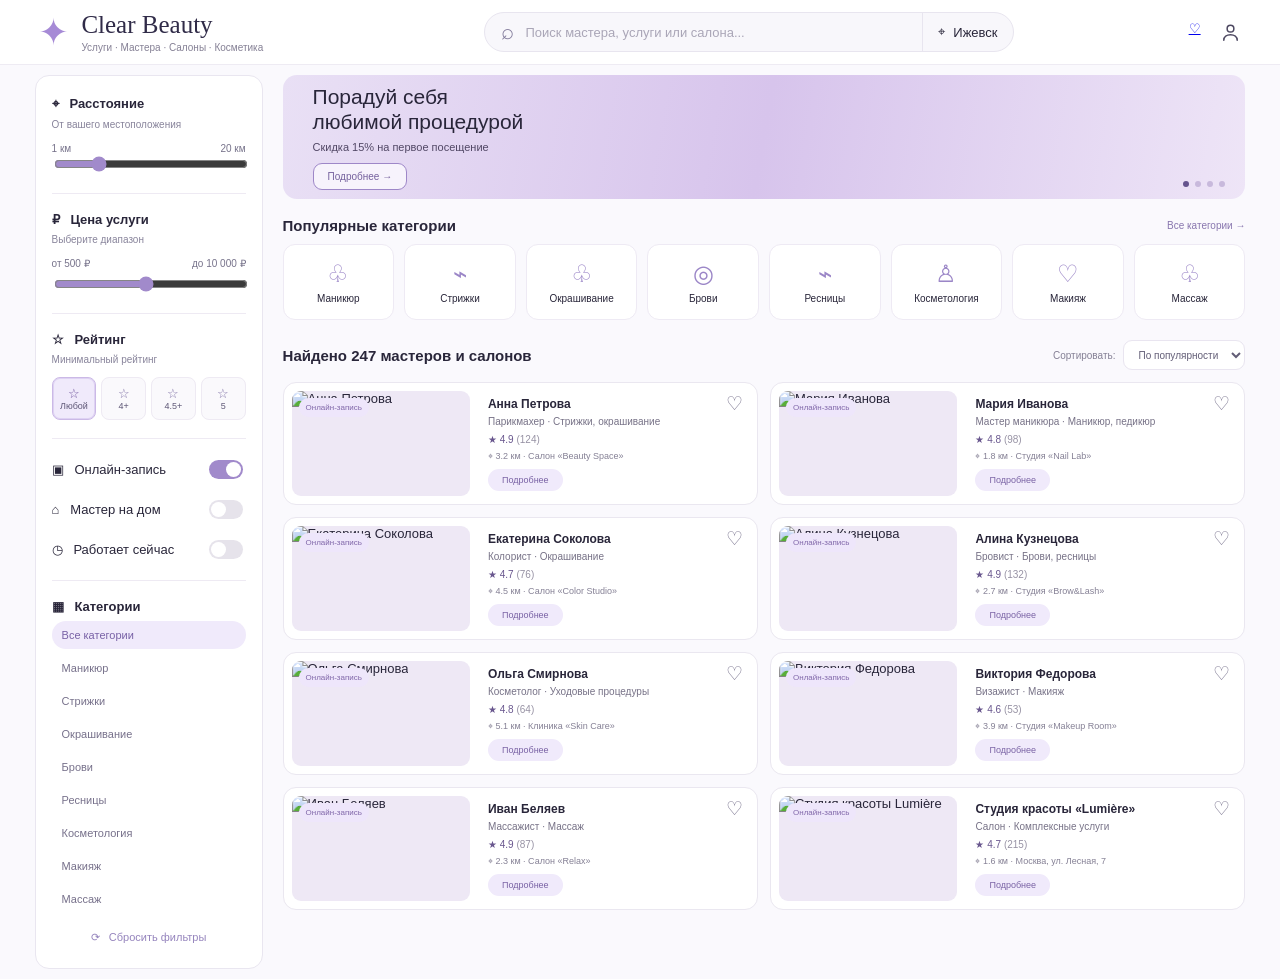
==== commit 56462db8: "изменение" ====
--- a/ClearBeautyAPI/wwwroot/frontend/index.html
+++ b/ClearBeautyAPI/wwwroot/frontend/index.html
@@ -25,9 +25,9 @@
 </div>
 <div class="header-actions">
 <!-- Избранное пока без перехода -->
-<button aria-label="Избранное" class="icon-button" title="Избранное">
-        ♡
-    </button>
+<a href="favorites_beauty.html" class="favorite-link" title="Избранное">
+    ♡
+</a>
 <!-- Переход в профиль -->
 <a aria-label="Профиль" class="icon-button profile-icon" href="profile_beauty.html" title="Профиль">
 <svg fill="none" height="23" stroke="currentColor" stroke-linecap="round" stroke-linejoin="round" stroke-width="1.6" viewbox="0 0 24 24" width="23">
--- a/ClearBeautyAPI/wwwroot/frontend/css/style_beauty.css
+++ b/ClearBeautyAPI/wwwroot/frontend/css/style_beauty.css
@@ -1201,3 +1201,219 @@
 .layout:has(#catCosmetology:checked) .master-card:not([data-category~="cosmetology"]),
 .layout:has(#catMakeup:checked) .master-card:not([data-category~="makeup"]),
 .layout:has(#catMassage:checked) .master-card:not([data-category~="massage"]) { display:none; }
+
+
+/* =========================
+   FAVORITES PAGE
+========================= */
+
+.favorites-page {
+    max-width: 1440px;
+    margin: 0 auto;
+    padding: 40px 60px 70px;
+    box-sizing: border-box;
+}
+
+.favorites-heading {
+    display: flex;
+    justify-content: space-between;
+    align-items: flex-end;
+    gap: 30px;
+    margin-bottom: 35px;
+}
+
+.favorites-subtitle {
+    font-size: 12px;
+    letter-spacing: 3px;
+    color: #a28ac7;
+    margin-bottom: 12px;
+}
+
+.favorites-heading h1 {
+    font-size: 36px;
+    font-weight: 600;
+    color: #29252f;
+    margin: 0 0 12px;
+}
+
+.favorites-description {
+    color: #85808d;
+    font-size: 15px;
+    margin: 0;
+}
+
+.back-to-catalog {
+    text-decoration: none;
+    color: #8c72b5;
+    border: 1px solid #d9c9ed;
+    border-radius: 12px;
+    padding: 12px 20px;
+    font-size: 14px;
+    transition: 0.2s;
+    white-space: nowrap;
+}
+
+.back-to-catalog:hover {
+    background: #f2ebfa;
+}
+
+/* Сетка карточек */
+
+.favorites-grid {
+    display: grid;
+    grid-template-columns: repeat(3, minmax(0, 1fr));
+    gap: 25px;
+}
+
+/* Карточка мастера */
+
+.favorite-card {
+    background: #ffffff;
+    border: 1px solid #eee8f3;
+    border-radius: 20px;
+    overflow: hidden;
+    transition: 0.25s;
+}
+
+.favorite-card:hover {
+    transform: translateY(-4px);
+    box-shadow: 0 10px 30px rgba(155, 125, 183, 0.12);
+}
+
+/* Фото */
+
+.favorite-image {
+    position: relative;
+    width: 100%;
+    height: 270px;
+    overflow: hidden;
+    background: #f2edf6;
+}
+
+.favorite-image img {
+    width: 100%;
+    height: 100%;
+    object-fit: cover;
+    display: block;
+}
+
+/* Сердечко */
+
+.favorite-heart {
+    position: absolute;
+    top: 15px;
+    right: 15px;
+    width: 42px;
+    height: 42px;
+    border: none;
+    border-radius: 50%;
+    background: rgba(255, 255, 255, 0.92);
+    color: #c47da9;
+    font-size: 23px;
+    cursor: pointer;
+    display: flex;
+    align-items: center;
+    justify-content: center;
+    transition: 0.2s;
+}
+
+.favorite-heart:hover {
+    background: #c47da9;
+    color: white;
+}
+
+/* Информация */
+
+.favorite-card-info {
+    padding: 20px;
+}
+
+.favorite-name-row {
+    display: flex;
+    justify-content: space-between;
+    align-items: center;
+    gap: 10px;
+}
+
+.favorite-name-row h2 {
+    font-size: 18px;
+    color: #302b36;
+    font-weight: 600;
+    margin: 0;
+}
+
+.favorite-rating {
+    font-size: 14px;
+    color: #b18b55;
+    white-space: nowrap;
+}
+
+.favorite-specialization {
+    font-size: 14px;
+    color: #8c8694;
+    margin: 12px 0;
+}
+
+.favorite-price {
+    font-size: 16px;
+    font-weight: 600;
+    color: #5c496e;
+    margin: 15px 0;
+}
+
+/* Кнопка подробнее */
+
+.favorite-details {
+    display: flex;
+    justify-content: center;
+    align-items: center;
+    width: 100%;
+    box-sizing: border-box;
+    padding: 12px;
+    border-radius: 12px;
+    text-decoration: none;
+    background: #eee6f7;
+    color: #8062a5;
+    font-size: 14px;
+    font-weight: 500;
+    transition: 0.2s;
+}
+
+.favorite-details:hover {
+    background: #dcd0ed;
+}
+
+/* Адаптивность */
+
+@media (max-width: 1000px) {
+    .favorites-grid {
+        grid-template-columns: repeat(2, minmax(0, 1fr));
+    }
+
+    .favorites-page {
+        padding: 35px 30px;
+    }
+}
+
+@media (max-width: 650px) {
+    .favorites-grid {
+        grid-template-columns: 1fr;
+    }
+
+    .favorites-heading {
+        flex-direction: column;
+        align-items: flex-start;
+    }
+
+    .favorites-heading h1 {
+        font-size: 28px;
+    }
+
+    .favorites-page {
+        padding: 25px 16px;
+    }
+
+    .favorite-image {
+        height: 250px;
+    }
+}
